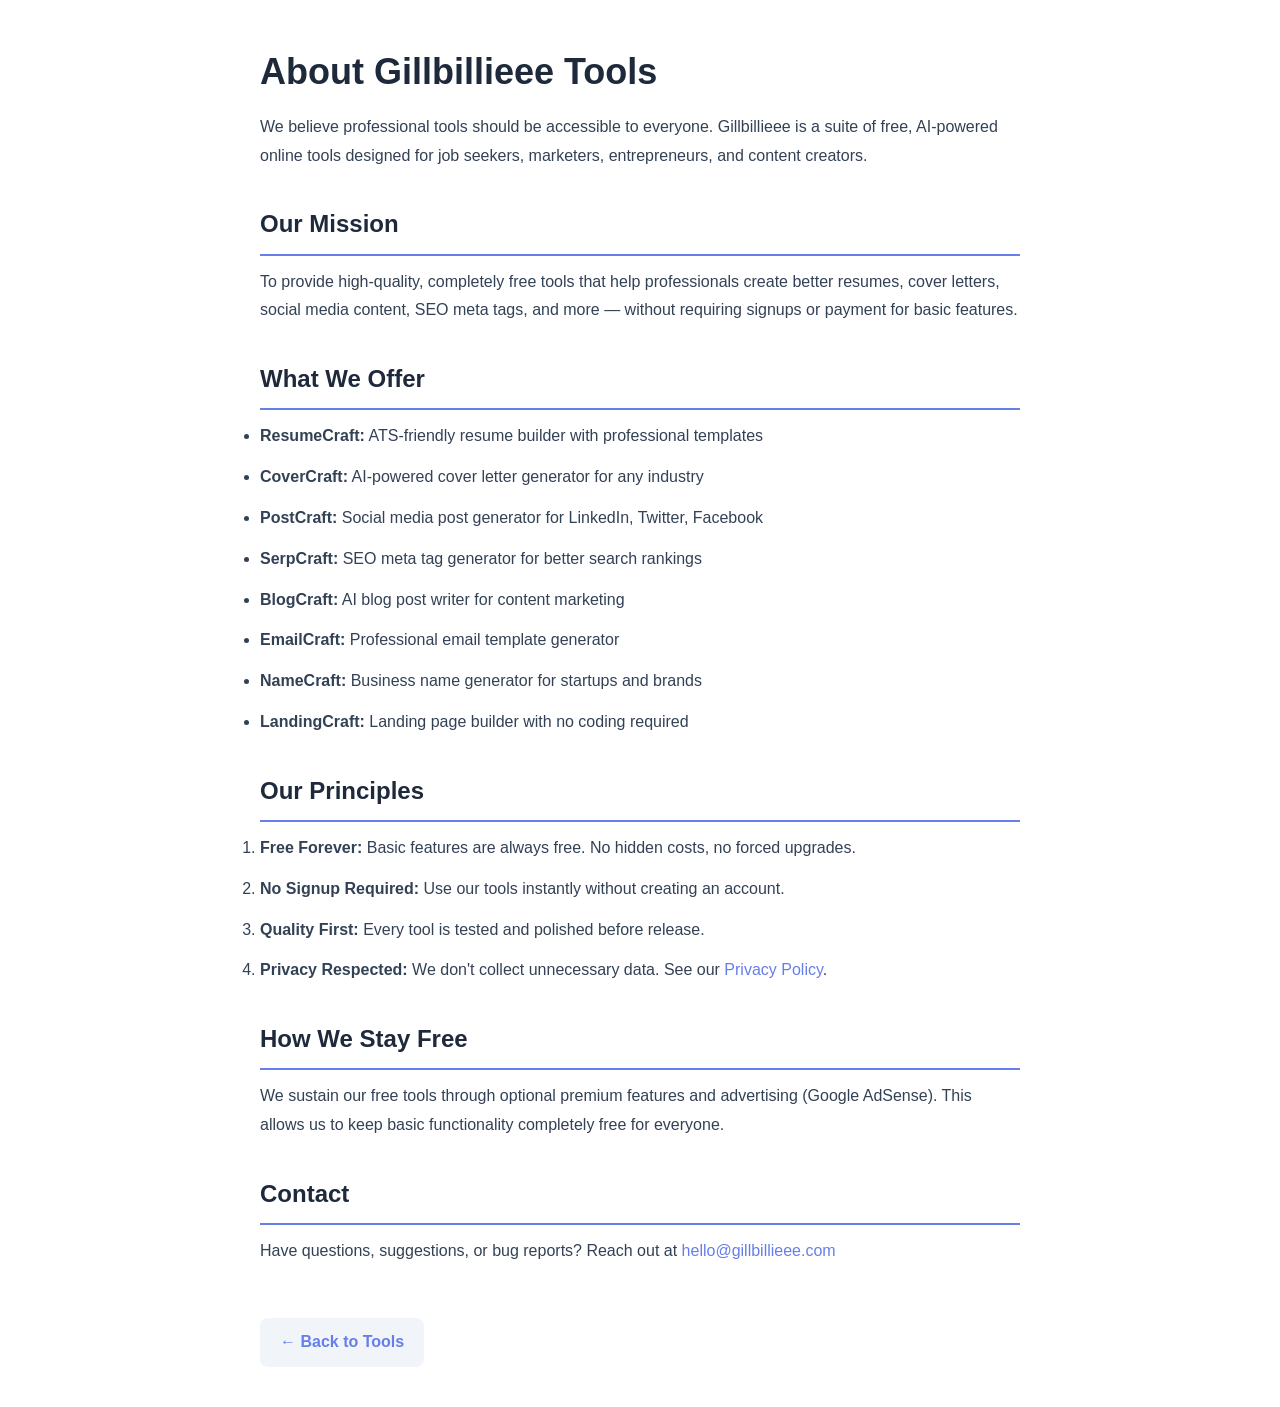
==== about.html @ 5c342280 "Deploy production content: static HTML, AdSense, trust pages" ====
<!DOCTYPE html>
<html lang="en">
<head>
  <meta charset="UTF-8">
  <meta name="viewport" content="width=device-width, initial-scale=1.0">
  <title>About — Gillbillieee Tools</title>
  <style>
    * { margin: 0; padding: 0; box-sizing: border-box; }
    body { font-family: -apple-system, BlinkMacSystemFont, 'Segoe UI', Roboto, sans-serif; line-height: 1.8; color: #334155; max-width: 800px; margin: 0 auto; padding: 40px 20px; }
    h1 { font-size: 36px; margin-bottom: 8px; color: #1e293b; }
    h2 { font-size: 24px; margin-top: 32px; margin-bottom: 12px; color: #1e293b; border-bottom: 2px solid #667eea; padding-bottom: 8px; }
    p, li { margin-bottom: 12px; }
    a { color: #667eea; text-decoration: none; }
    .back { display: inline-block; margin-top: 40px; padding: 10px 20px; background: #f1f5f9; border-radius: 8px; color: #667eea; font-weight: 600; }
  </style>
</head>
<body>
  <h1>About Gillbillieee Tools</h1>
  
  <p>We believe professional tools should be accessible to everyone. Gillbillieee is a suite of free, AI-powered online tools designed for job seekers, marketers, entrepreneurs, and content creators.</p>
  
  <h2>Our Mission</h2>
  <p>To provide high-quality, completely free tools that help professionals create better resumes, cover letters, social media content, SEO meta tags, and more — without requiring signups or payment for basic features.</p>
  
  <h2>What We Offer</h2>
  <ul>
    <li><strong>ResumeCraft:</strong> ATS-friendly resume builder with professional templates</li>
    <li><strong>CoverCraft:</strong> AI-powered cover letter generator for any industry</li>
    <li><strong>PostCraft:</strong> Social media post generator for LinkedIn, Twitter, Facebook</li>
    <li><strong>SerpCraft:</strong> SEO meta tag generator for better search rankings</li>
    <li><strong>BlogCraft:</strong> AI blog post writer for content marketing</li>
    <li><strong>EmailCraft:</strong> Professional email template generator</li>
    <li><strong>NameCraft:</strong> Business name generator for startups and brands</li>
    <li><strong>LandingCraft:</strong> Landing page builder with no coding required</li>
  </ul>
  
  <h2>Our Principles</h2>
  <ol>
    <li><strong>Free Forever:</strong> Basic features are always free. No hidden costs, no forced upgrades.</li>
    <li><strong>No Signup Required:</strong> Use our tools instantly without creating an account.</li>
    <li><strong>Quality First:</strong> Every tool is tested and polished before release.</li>
    <li><strong>Privacy Respected:</strong> We don't collect unnecessary data. See our <a href="/privacy">Privacy Policy</a>.</li>
  </ol>
  
  <h2>How We Stay Free</h2>
  <p>We sustain our free tools through optional premium features and advertising (Google AdSense). This allows us to keep basic functionality completely free for everyone.</p>
  
  <h2>Contact</h2>
  <p>Have questions, suggestions, or bug reports? Reach out at <a href="mailto:hello@gillbillieee.com">hello@gillbillieee.com</a></p>
  
  <a href="/" class="back">← Back to Tools</a>
</body>
</html>
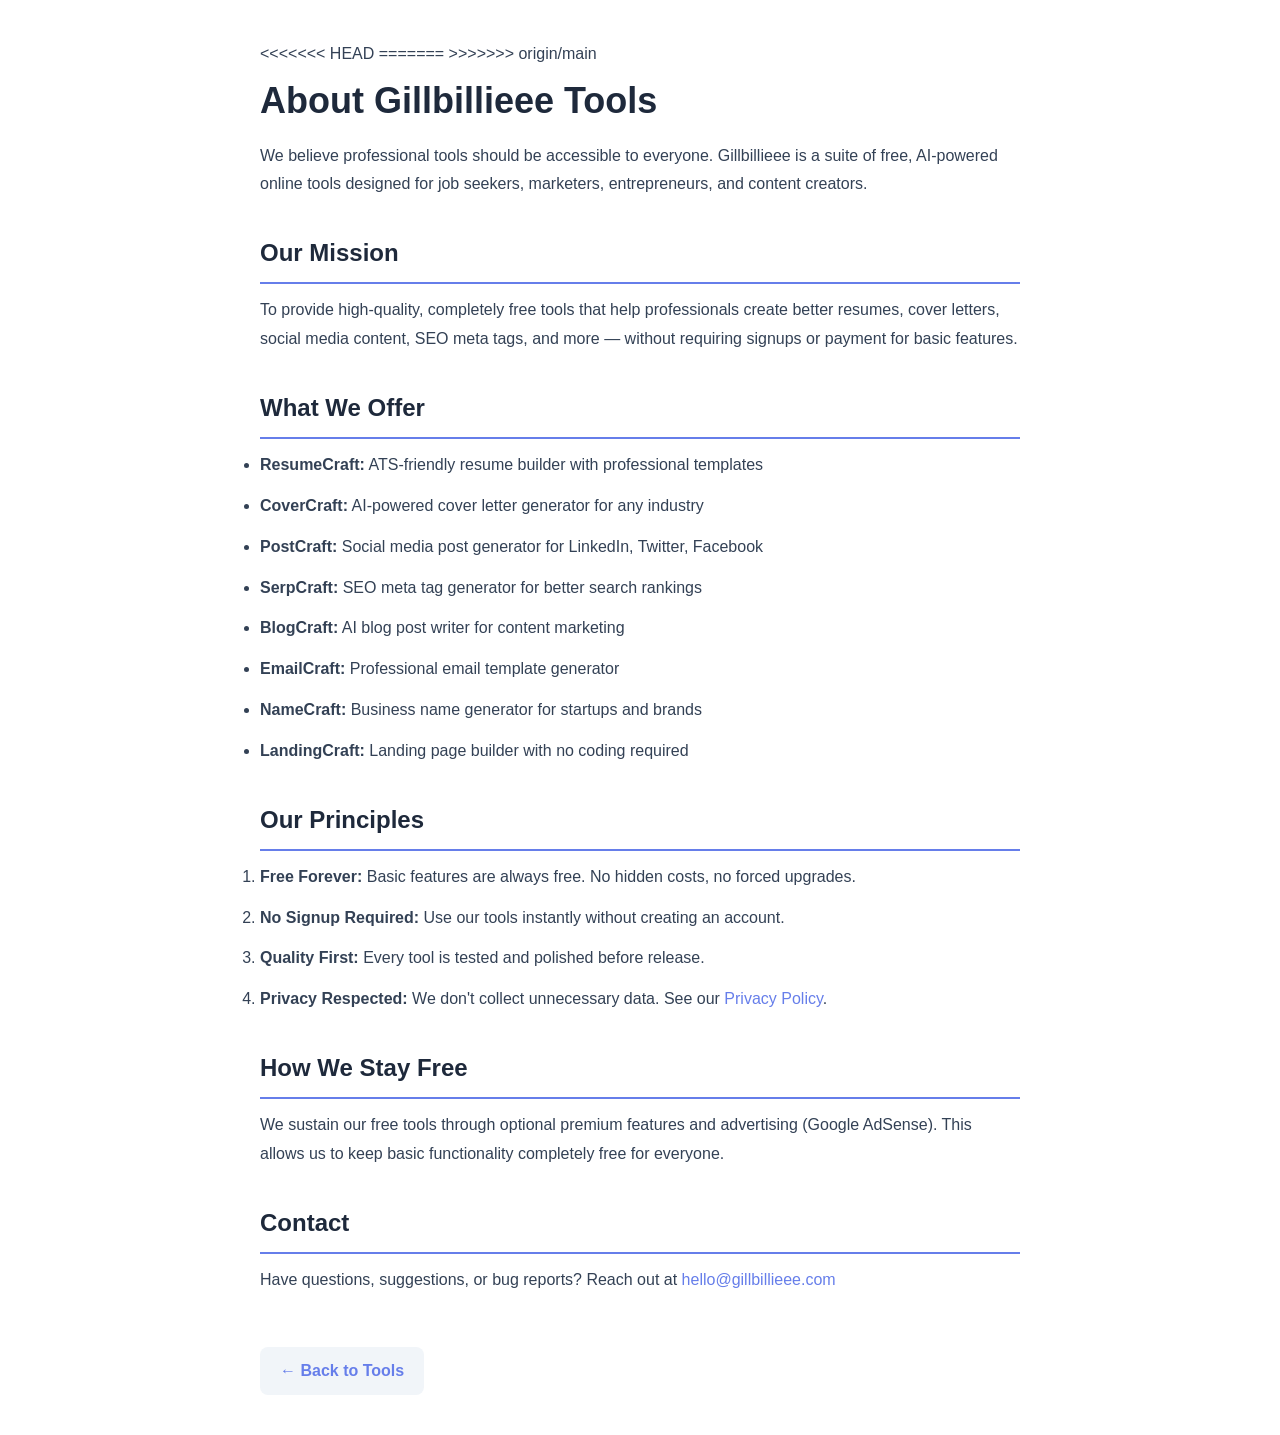
==== commit 1f9dd36f: "Merge remote + modernize CSS + AdSense" ====
--- a/about.html
+++ b/about.html
@@ -13,6 +13,11 @@
     a { color: #667eea; text-decoration: none; }
     .back { display: inline-block; margin-top: 40px; padding: 10px 20px; background: #f1f5f9; border-radius: 8px; color: #667eea; font-weight: 600; }
   </style>
+<<<<<<< HEAD
+<meta name="google-adsense-account" content="ca-pub-8410225250422623">
+<script async src="https://pagead2.googlesyndication.com/pagead/js/adsbygoogle.js?client=ca-pub-8410225250422623" crossorigin="anonymous"></script>
+=======
+>>>>>>> origin/main
 </head>
 <body>
   <h1>About Gillbillieee Tools</h1>
